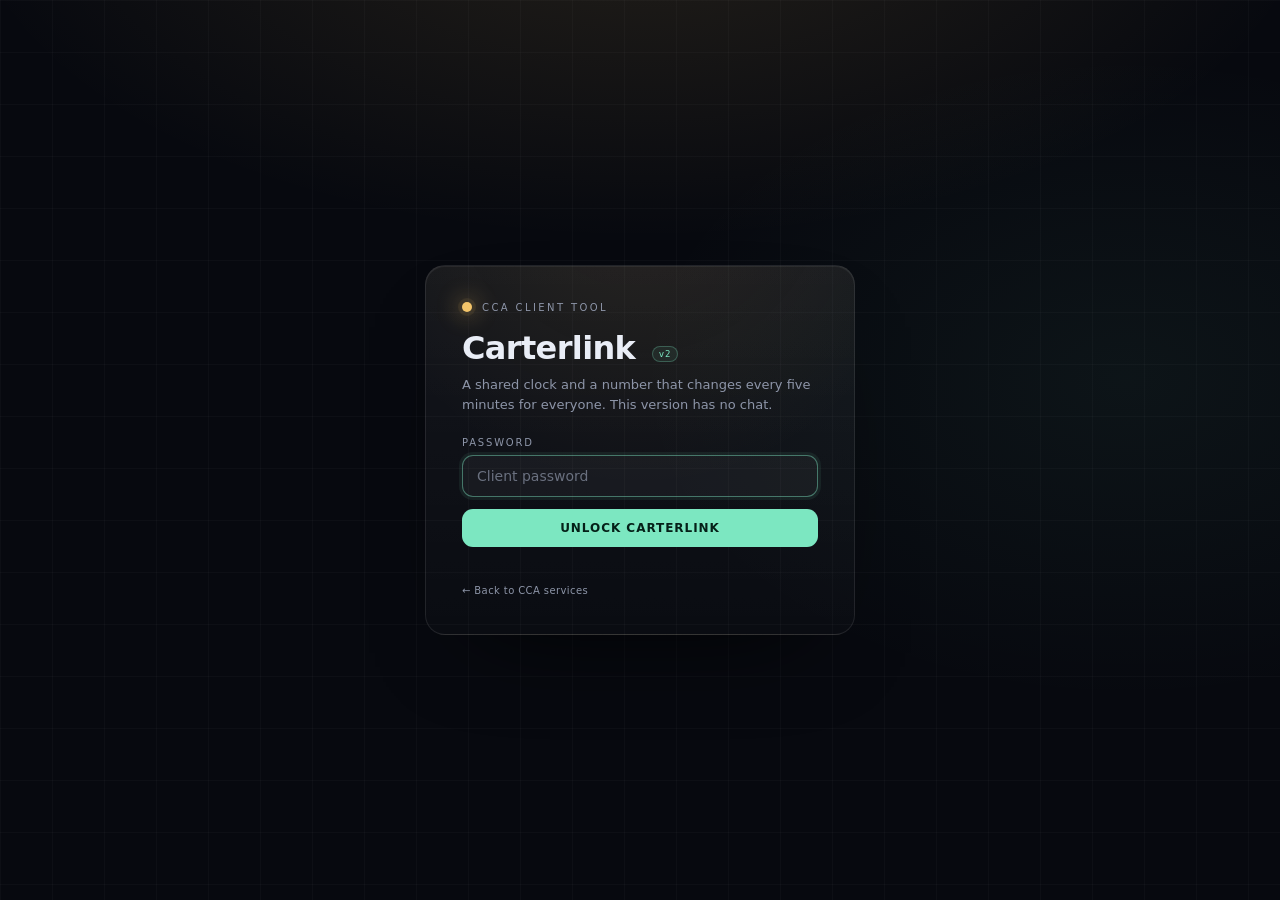
==== carterlink/index.html @ a33ed3e7 "Add Carterlink v2 clock and shared number to Services Version 2 drops the chat backend and runs as a" ====
<!doctype html>
<html lang="en">
<head>
<meta charset="utf-8">
<meta name="viewport" content="width=device-width, initial-scale=1, viewport-fit=cover">
<meta name="theme-color" content="#07090f">
<meta name="robots" content="noindex, nofollow">
<title>Carterlink v2 — atomic clock and shared number</title>
<meta name="description" content="A shared atomic clock and a six-digit number that changes every five minutes. Version 2 is clock and number only, with no chat.">
<link rel="icon" href="data:image/svg+xml,%3Csvg xmlns='http://www.w3.org/2000/svg' viewBox='0 0 32 32'%3E%3Crect width='32' height='32' rx='8' fill='%2307090f'/%3E%3Ccircle cx='16' cy='16' r='9' fill='none' stroke='%23f4c56a' stroke-width='2'/%3E%3Cpath d='M16 10v6l4 2' stroke='%237ce7c1' stroke-width='2' fill='none' stroke-linecap='round'/%3E%3C/svg%3E">
<link rel="stylesheet" href="./style.css">
</head>
<body class="locked">

<div id="lock" class="lock">
  <form id="lock-form" class="lock-card" autocomplete="off">
    <div class="lock-brand">
      <span class="mark" aria-hidden="true"></span>
      <span class="eyebrow">CCA client tool</span>
    </div>
    <h1>Carterlink <span class="version">v2</span></h1>
    <p class="lock-copy">A shared clock and a number that changes every five minutes for everyone. This version has no chat.</p>
    <label for="password">Password</label>
    <input id="password" name="password" type="password" autocomplete="current-password" placeholder="Client password" required autofocus>
    <button id="unlock" type="submit">Unlock Carterlink</button>
    <p id="lock-error" class="lock-error" role="alert"></p>
    <a class="back" href="../#services">← Back to CCA services</a>
  </form>
</div>

<div id="app" class="app" hidden>
  <header class="top">
    <div class="brand">
      <span class="mark" aria-hidden="true"></span>
      <div>
        <h1>Carterlink <span class="version">v2</span></h1>
        <p>one clock · one number</p>
        <a class="back" href="../#services">← CCA services</a>
      </div>
    </div>

    <div class="clock" aria-label="Atomic clock">
      <div class="clock-label">
        <span>Atomic time</span>
        <span id="time-source" class="pill" title="Waiting for a time source">syncing…</span>
      </div>
      <div class="clock-time">
        <span id="clock">--:--:--</span><span id="millis" class="ms">.000</span>
      </div>
      <div class="clock-meta">
        <span id="date">—</span>
        <span class="sep">·</span>
        <span id="utc">UTC --:--:--</span>
        <span class="sep">·</span>
        <span id="zone">—</span>
      </div>
      <div id="sync-detail" class="sync-detail">connecting to the time source…</div>
    </div>
  </header>

  <main class="stage">
    <section class="number-card" aria-labelledby="number-heading">
      <div class="eyebrow">
        <span id="number-heading">The number</span>
        <span id="round-label" class="round-label">round —</span>
      </div>
      <div id="number" class="number" aria-live="polite">000 000</div>
      <div class="number-foot">
        <span>changes in <strong id="countdown">05:00</strong></span>
        <span class="shared">the same number for every visitor, everywhere</span>
      </div>
      <div class="progress" aria-hidden="true"><div id="round-progress"></div></div>
    </section>
  </main>

  <footer class="foot">
    <span>Version 2 · clock and number only, no chat.</span>
    <a href="../#services">CCA Consulting services →</a>
  </footer>
</div>

<noscript>
  <p class="noscript">Carterlink needs JavaScript to unlock the clock and calculate the shared number.</p>
</noscript>

<script type="module" src="./app.js"></script>
</body>
</html>
---- carterlink/style.css ----
:root {
  color-scheme: dark;
  --bg: #07090f;
  --ink: #e9edf6;
  --muted: #8d95a8;
  --line: rgba(255, 255, 255, 0.09);
  --gold: #f4c56a;
  --mint: #7ce7c1;
  --danger: #ff9a9a;
  --mono: ui-monospace, SFMono-Regular, "SF Mono", Menlo, Consolas, monospace;
}

* {
  box-sizing: border-box;
}

[hidden] {
  display: none !important;
}

html {
  min-height: 100%;
}

body {
  margin: 0;
  min-height: 100dvh;
  overflow-x: hidden;
  background-color: var(--bg);
  background-image:
    radial-gradient(1100px 560px at 50% -12%, rgba(244, 197, 106, 0.12), transparent 62%),
    radial-gradient(760px 500px at 88% 42%, rgba(124, 231, 193, 0.05), transparent 65%),
    linear-gradient(rgba(255, 255, 255, 0.022) 1px, transparent 1px),
    linear-gradient(90deg, rgba(255, 255, 255, 0.022) 1px, transparent 1px);
  background-size: auto, auto, 52px 52px, 52px 52px;
  color: var(--ink);
  font-family: system-ui, -apple-system, "Segoe UI", Roboto, Helvetica, Arial, sans-serif;
  -webkit-font-smoothing: antialiased;
}

a {
  color: var(--gold);
}

.app {
  min-height: 100dvh;
  display: grid;
  grid-template-rows: auto 1fr auto;
}

/* ---- header: atomic clock ------------------------------------------------ */

.top {
  display: flex;
  align-items: center;
  justify-content: space-between;
  gap: clamp(18px, 4vw, 48px);
  padding: clamp(16px, 2.4vw, 28px) clamp(20px, 4vw, 48px);
  border-bottom: 1px solid var(--line);
  background: linear-gradient(180deg, rgba(7, 9, 15, 0.72), rgba(7, 9, 15, 0.2));
}

.brand {
  display: flex;
  align-items: flex-start;
  gap: 13px;
}

.brand .mark,
.lock-brand .mark {
  width: 10px;
  height: 10px;
  flex: none;
  margin-top: 5px;
  border-radius: 50%;
  background: var(--gold);
  box-shadow:
    0 0 0 4px rgba(244, 197, 106, 0.08),
    0 0 22px 5px rgba(244, 197, 106, 0.3);
  animation: pulse 4s ease-in-out infinite;
}

@keyframes pulse {
  0%,
  100% {
    opacity: 1;
  }
  50% {
    opacity: 0.45;
  }
}

.brand h1 {
  margin: 0;
  font-size: 15px;
  font-weight: 600;
  letter-spacing: 0.36em;
  text-transform: uppercase;
}

.version {
  display: inline-block;
  margin-left: 6px;
  padding: 2px 6px;
  border: 1px solid rgba(124, 231, 193, 0.28);
  border-radius: 999px;
  background: rgba(124, 231, 193, 0.07);
  color: var(--mint);
  font-family: var(--mono);
  font-size: 9px;
  font-weight: 500;
  letter-spacing: 0.08em;
  vertical-align: 2px;
}

.brand p {
  margin: 5px 0 0;
  font-size: 10px;
  letter-spacing: 0.16em;
  text-transform: uppercase;
  color: var(--muted);
}

.back {
  display: inline-block;
  margin-top: 7px;
  color: var(--muted);
  font-size: 10px;
  letter-spacing: 0.04em;
  text-decoration: none;
}

.back:hover,
.back:focus-visible {
  color: var(--gold);
}

.clock {
  text-align: right;
}

.clock-label {
  display: flex;
  align-items: center;
  justify-content: flex-end;
  gap: 10px;
  font-size: 10px;
  letter-spacing: 0.26em;
  text-transform: uppercase;
  color: var(--muted);
}

.pill {
  font-family: var(--mono);
  font-size: 9px;
  letter-spacing: 0.06em;
  text-transform: none;
  padding: 3px 8px;
  border-radius: 999px;
  border: 1px solid var(--line);
  color: var(--muted);
  white-space: nowrap;
}

.pill.synced {
  color: var(--mint);
  border-color: rgba(124, 231, 193, 0.35);
  background: rgba(124, 231, 193, 0.06);
}

.pill.warning {
  color: var(--gold);
  border-color: rgba(244, 197, 106, 0.32);
  background: rgba(244, 197, 106, 0.06);
}

.clock-time {
  margin-top: 6px;
  font-family: var(--mono);
  font-size: clamp(42px, 5.6vw, 66px);
  line-height: 1;
  letter-spacing: 0.01em;
  color: var(--gold);
  font-variant-numeric: tabular-nums;
  text-shadow: 0 0 42px rgba(244, 197, 106, 0.22);
}

.clock-time .ms {
  font-size: 0.4em;
  color: rgba(244, 197, 106, 0.6);
  letter-spacing: 0;
}

.clock-meta {
  margin-top: 8px;
  display: flex;
  flex-wrap: wrap;
  justify-content: flex-end;
  gap: 6px;
  font-size: 12px;
  color: var(--muted);
}

.clock-meta .sep {
  opacity: 0.45;
}

.sync-detail {
  margin-top: 5px;
  font-size: 10.5px;
  letter-spacing: 0.03em;
  color: rgba(141, 149, 168, 0.8);
}

/* ---- the number --------------------------------------------------------- */

.stage {
  min-height: 0;
  display: grid;
  place-items: center;
  padding: clamp(20px, 4vh, 48px) clamp(20px, 4vw, 48px);
}

.number-card {
  position: relative;
  width: min(100%, 1000px);
  overflow: hidden;
  padding: clamp(24px, 3.6vw, 44px) clamp(24px, 4vw, 48px) clamp(26px, 3.6vw, 40px);
  border: 1px solid var(--line);
  border-radius: 24px;
  background:
    radial-gradient(120% 160% at 50% -40%, rgba(124, 231, 193, 0.09), transparent 60%),
    linear-gradient(180deg, rgba(255, 255, 255, 0.05), rgba(255, 255, 255, 0.012));
  box-shadow:
    0 40px 100px -60px #000,
    inset 0 1px 0 rgba(255, 255, 255, 0.05);
}

.eyebrow {
  display: flex;
  align-items: baseline;
  justify-content: space-between;
  gap: 16px;
  font-size: 10px;
  letter-spacing: 0.28em;
  text-transform: uppercase;
  color: var(--muted);
}

.round-label {
  font-family: var(--mono);
  font-size: 10.5px;
  letter-spacing: 0.08em;
  text-transform: none;
  white-space: nowrap;
}

.number {
  margin: clamp(10px, 1.6vh, 20px) 0 clamp(14px, 2.2vh, 24px);
  text-align: center;
  font-family: var(--mono);
  font-size: clamp(72px, 15vw, 176px);
  font-weight: 600;
  line-height: 0.92;
  letter-spacing: 0.03em;
  color: var(--mint);
  font-variant-numeric: tabular-nums;
  text-shadow: 0 0 70px rgba(124, 231, 193, 0.22);
}

.number.flip {
  animation: roll 0.55s cubic-bezier(0.22, 0.9, 0.28, 1);
}

@keyframes roll {
  from {
    opacity: 0;
    transform: translateY(0.16em) scale(0.985);
    filter: blur(4px);
  }
  to {
    opacity: 1;
    transform: none;
    filter: none;
  }
}

.number-foot {
  display: flex;
  flex-wrap: wrap;
  justify-content: space-between;
  gap: 8px 24px;
  font-size: 12px;
  color: var(--muted);
}

.number-foot strong {
  color: var(--ink);
  font-family: var(--mono);
  font-weight: 500;
  letter-spacing: 0.06em;
}

.shared {
  text-align: right;
}

.progress {
  position: absolute;
  inset: auto 0 0 0;
  height: 2px;
  background: rgba(255, 255, 255, 0.06);
}

.progress > div {
  height: 100%;
  background: linear-gradient(90deg, rgba(244, 197, 106, 0.25), var(--gold));
  transform: scaleX(0);
  transform-origin: left center;
  box-shadow: 0 0 12px rgba(244, 197, 106, 0.5);
  will-change: transform;
}

/* ---- footer ------------------------------------------------------------- */

.foot {
  display: flex;
  align-items: center;
  justify-content: space-between;
  gap: 12px;
  flex-wrap: wrap;
  padding: 14px clamp(20px, 4vw, 48px);
  border-top: 1px solid var(--line);
  color: var(--muted);
  font-size: 11px;
}

.foot a {
  color: var(--muted);
  text-decoration: none;
}

.foot a:hover,
.foot a:focus-visible {
  color: var(--gold);
}

/* ---- password lock ------------------------------------------------------ */

.lock {
  min-height: 100dvh;
  display: grid;
  place-items: center;
  padding: 24px;
}

.lock-card {
  width: min(100%, 430px);
  padding: clamp(26px, 5vw, 36px);
  border: 1px solid var(--line);
  border-radius: 20px;
  background:
    radial-gradient(120% 150% at 50% -30%, rgba(244, 197, 106, 0.1), transparent 60%),
    linear-gradient(180deg, rgba(255, 255, 255, 0.055), rgba(255, 255, 255, 0.015));
  box-shadow:
    0 40px 100px -55px #000,
    inset 0 1px 0 rgba(255, 255, 255, 0.06);
}

.lock-brand {
  display: flex;
  align-items: center;
  gap: 10px;
}

.lock-brand .mark {
  margin-top: 0;
}

.lock-card .eyebrow {
  display: block;
  letter-spacing: 0.24em;
}

.lock-card h1 {
  margin: 16px 0 8px;
  font-size: clamp(26px, 6vw, 32px);
  font-weight: 600;
  letter-spacing: -0.02em;
}

.lock-copy {
  margin: 0 0 22px;
  color: var(--muted);
  font-size: 13px;
  line-height: 1.55;
}

.lock-card label {
  display: block;
  margin-bottom: 7px;
  color: var(--muted);
  font-size: 10px;
  letter-spacing: 0.18em;
  text-transform: uppercase;
}

.lock-card input {
  width: 100%;
  padding: 12px 14px;
  border: 1px solid var(--line);
  border-radius: 11px;
  background: rgba(255, 255, 255, 0.045);
  color: var(--ink);
  font: inherit;
  font-size: 14px;
  outline: none;
  transition: border-color 0.15s ease, box-shadow 0.15s ease;
}

.lock-card input::placeholder {
  color: rgba(141, 149, 168, 0.7);
}

.lock-card input:focus {
  border-color: rgba(124, 231, 193, 0.45);
  box-shadow: 0 0 0 3px rgba(124, 231, 193, 0.07);
}

.lock-card button {
  width: 100%;
  margin-top: 12px;
  padding: 12px 16px;
  border: 0;
  border-radius: 11px;
  background: var(--mint);
  color: #052018;
  font: inherit;
  font-size: 12px;
  font-weight: 700;
  letter-spacing: 0.08em;
  text-transform: uppercase;
  cursor: pointer;
  transition: filter 0.15s ease, transform 0.1s ease;
}

.lock-card button:hover {
  filter: brightness(1.08);
}

.lock-card button:active {
  transform: translateY(1px);
}

.lock-card button:disabled {
  opacity: 0.55;
  cursor: progress;
}

.lock-error {
  min-height: 18px;
  margin: 10px 0 4px;
  color: var(--danger);
  font-size: 12px;
}

.lock-card .back {
  margin-top: 6px;
}

.noscript {
  position: fixed;
  inset: auto 0 0;
  margin: 0;
  padding: 14px 20px;
  background: var(--danger);
  color: #210000;
  text-align: center;
  font-size: 13px;
}

/* ---- responsive --------------------------------------------------------- */

@media (max-width: 760px) {
  .top {
    flex-direction: column;
    align-items: stretch;
    gap: 16px;
  }

  .brand p {
    display: none;
  }

  .clock {
    text-align: left;
  }

  .clock-label,
  .clock-meta {
    justify-content: flex-start;
  }

  .clock-time {
    font-size: clamp(44px, 13vw, 62px);
  }

  .number {
    font-size: clamp(52px, 17vw, 110px);
  }

  .shared {
    text-align: left;
  }

  .foot {
    padding-block: 12px;
  }
}

@media (max-height: 760px) and (min-width: 761px) {
  .top {
    padding-block: 14px;
  }

  .clock-time {
    font-size: clamp(38px, 4.6vw, 56px);
  }

  .number {
    font-size: clamp(64px, 11vw, 130px);
  }

  .stage {
    padding-block: 16px;
  }
}

@media (prefers-reduced-motion: reduce) {
  *,
  *::before,
  *::after {
    animation-duration: 0.001ms !important;
    animation-iteration-count: 1 !important;
  }
}
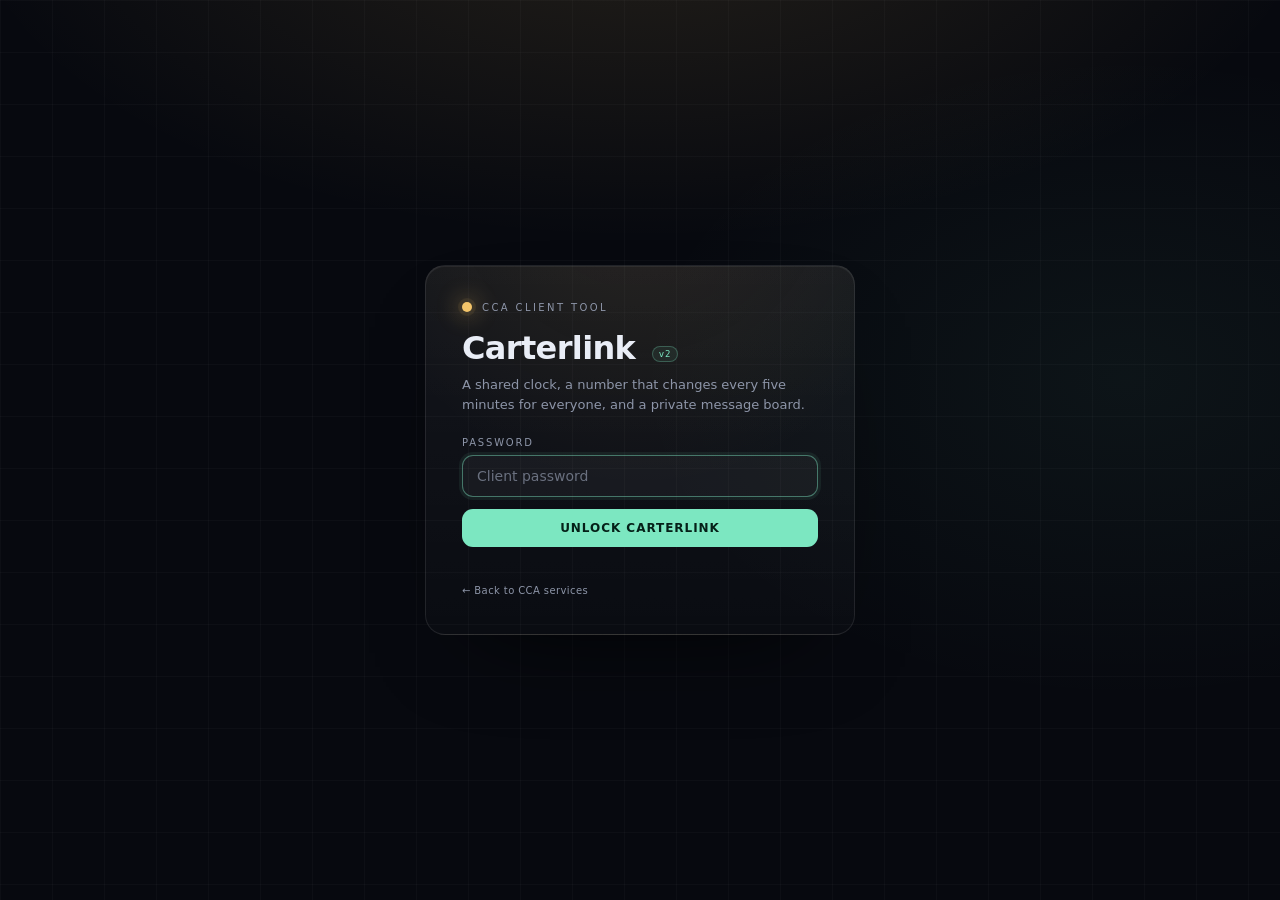
==== commit 21e9fbbd: "Carterlink: add encrypted 12-hour message board via ntfy.sh Channel name and AES-GCM key are derived" ====
--- a/carterlink/index.html
+++ b/carterlink/index.html
@@ -5,8 +5,8 @@
 <meta name="viewport" content="width=device-width, initial-scale=1, viewport-fit=cover">
 <meta name="theme-color" content="#07090f">
 <meta name="robots" content="noindex, nofollow">
-<title>Carterlink v2 — atomic clock and shared number</title>
-<meta name="description" content="A shared atomic clock and a six-digit number that changes every five minutes. Version 2 is clock and number only, with no chat.">
+<title>Carterlink v2 — atomic clock, shared number and board</title>
+<meta name="description" content="A shared atomic clock, a six-digit number that changes every five minutes, and an encrypted message board.">
 <link rel="icon" href="data:image/svg+xml,%3Csvg xmlns='http://www.w3.org/2000/svg' viewBox='0 0 32 32'%3E%3Crect width='32' height='32' rx='8' fill='%2307090f'/%3E%3Ccircle cx='16' cy='16' r='9' fill='none' stroke='%23f4c56a' stroke-width='2'/%3E%3Cpath d='M16 10v6l4 2' stroke='%237ce7c1' stroke-width='2' fill='none' stroke-linecap='round'/%3E%3C/svg%3E">
 <link rel="stylesheet" href="./style.css">
 </head>
@@ -19,7 +19,7 @@
       <span class="eyebrow">CCA client tool</span>
     </div>
     <h1>Carterlink <span class="version">v2</span></h1>
-    <p class="lock-copy">A shared clock and a number that changes every five minutes for everyone. This version has no chat.</p>
+    <p class="lock-copy">A shared clock, a number that changes every five minutes for everyone, and a private message board.</p>
     <label for="password">Password</label>
     <input id="password" name="password" type="password" autocomplete="current-password" placeholder="Client password" required autofocus>
     <button id="unlock" type="submit">Unlock Carterlink</button>
@@ -34,7 +34,7 @@
       <span class="mark" aria-hidden="true"></span>
       <div>
         <h1>Carterlink <span class="version">v2</span></h1>
-        <p>one clock · one number</p>
+        <p>one clock · one number · one board</p>
         <a class="back" href="../#services">← CCA services</a>
       </div>
     </div>
@@ -71,10 +71,26 @@
       </div>
       <div class="progress" aria-hidden="true"><div id="round-progress"></div></div>
     </section>
+
+    <section class="board" aria-labelledby="board-heading">
+      <div class="eyebrow">
+        <span id="board-heading">Message board</span>
+        <span id="board-status" class="board-status">connecting…</span>
+      </div>
+      <ol id="board-list" class="board-list" aria-live="polite"></ol>
+      <p id="board-empty" class="board-empty">No posts in the last 12 hours. Say hello.</p>
+      <form id="board-form" class="board-form" autocomplete="off">
+        <input id="board-name" type="text" maxlength="32" placeholder="Name" aria-label="Your name" required>
+        <textarea id="board-text" rows="1" maxlength="1000" placeholder="Write a message…" aria-label="Message" required></textarea>
+        <button id="board-send" type="submit">Post</button>
+      </form>
+      <p id="board-error" class="board-error" role="alert"></p>
+      <p class="board-note">Posts are encrypted with the client password and disappear after about 12 hours.</p>
+    </section>
   </main>
 
   <footer class="foot">
-    <span>Version 2 · clock and number only, no chat.</span>
+    <span>Version 2 · clock, number and an encrypted 12-hour board.</span>
     <a href="../#services">CCA Consulting services →</a>
   </footer>
 </div>
--- a/carterlink/style.css
+++ b/carterlink/style.css
@@ -218,6 +218,8 @@
   min-height: 0;
   display: grid;
   place-items: center;
+  align-content: center;
+  gap: clamp(18px, 3vh, 32px);
   padding: clamp(20px, 4vh, 48px) clamp(20px, 4vw, 48px);
 }
 
@@ -319,6 +321,162 @@
   transform-origin: left center;
   box-shadow: 0 0 12px rgba(244, 197, 106, 0.5);
   will-change: transform;
+}
+
+/* ---- message board ------------------------------------------------------ */
+
+.board {
+  width: min(100%, 1000px);
+  padding: clamp(20px, 3vw, 32px) clamp(20px, 4vw, 40px);
+  border: 1px solid var(--line);
+  border-radius: 24px;
+  background: linear-gradient(180deg, rgba(255, 255, 255, 0.035), rgba(255, 255, 255, 0.01));
+}
+
+.board-status {
+  font-family: var(--mono);
+  font-size: 10.5px;
+  letter-spacing: 0.08em;
+  text-transform: none;
+  white-space: nowrap;
+}
+
+.board-status.live {
+  color: var(--mint);
+}
+
+.board-status.down {
+  color: var(--danger);
+}
+
+.board-list {
+  list-style: none;
+  margin: 16px 0 0;
+  padding: 0;
+  max-height: min(48vh, 420px);
+  overflow-y: auto;
+  overscroll-behavior: contain;
+  display: grid;
+  gap: 2px;
+}
+
+.board-list li {
+  padding: 9px 12px;
+  border-radius: 12px;
+}
+
+.board-list li:nth-child(odd) {
+  background: rgba(255, 255, 255, 0.025);
+}
+
+.board-list li.fresh {
+  animation: fresh 1.6s ease-out;
+}
+
+@keyframes fresh {
+  from { background: rgba(124, 231, 193, 0.14); }
+}
+
+.board-meta {
+  display: flex;
+  align-items: baseline;
+  gap: 10px;
+  font-size: 12px;
+}
+
+.board-meta b {
+  color: var(--gold);
+  font-weight: 600;
+}
+
+.board-meta time {
+  color: var(--muted);
+  font-family: var(--mono);
+  font-size: 11px;
+}
+
+.board-body {
+  margin: 3px 0 0;
+  font-size: 15px;
+  line-height: 1.45;
+  white-space: pre-wrap;
+  overflow-wrap: anywhere;
+}
+
+.board-empty {
+  margin: 16px 0 0;
+  color: var(--muted);
+  font-size: 13px;
+}
+
+.board-form {
+  display: grid;
+  grid-template-columns: minmax(90px, 160px) 1fr auto;
+  gap: 8px;
+  margin-top: 16px;
+}
+
+.board-form input,
+.board-form textarea {
+  min-width: 0;
+  padding: 11px 13px;
+  border: 1px solid var(--line);
+  border-radius: 12px;
+  background: rgba(0, 0, 0, 0.35);
+  color: var(--ink);
+  font: inherit;
+  font-size: 15px;
+  resize: none;
+  max-height: 160px;
+}
+
+.board-form input:focus,
+.board-form textarea:focus {
+  outline: none;
+  border-color: rgba(244, 197, 106, 0.55);
+}
+
+.board-form button {
+  padding: 0 20px;
+  border: 0;
+  border-radius: 12px;
+  background: var(--gold);
+  color: #1a1306;
+  font: inherit;
+  font-weight: 600;
+  cursor: pointer;
+}
+
+.board-form button:disabled {
+  opacity: 0.55;
+  cursor: progress;
+}
+
+.board-error {
+  min-height: 0;
+  margin: 8px 0 0;
+  color: var(--danger);
+  font-size: 12px;
+}
+
+.board-error:empty {
+  display: none;
+}
+
+.board-note {
+  margin: 10px 0 0;
+  color: var(--muted);
+  font-size: 11px;
+}
+
+@media (max-width: 760px) {
+  .board-form {
+    grid-template-columns: 1fr auto;
+  }
+
+  .board-form input {
+    grid-column: 1 / -1;
+  }
 }
 
 /* ---- footer ------------------------------------------------------------- */
